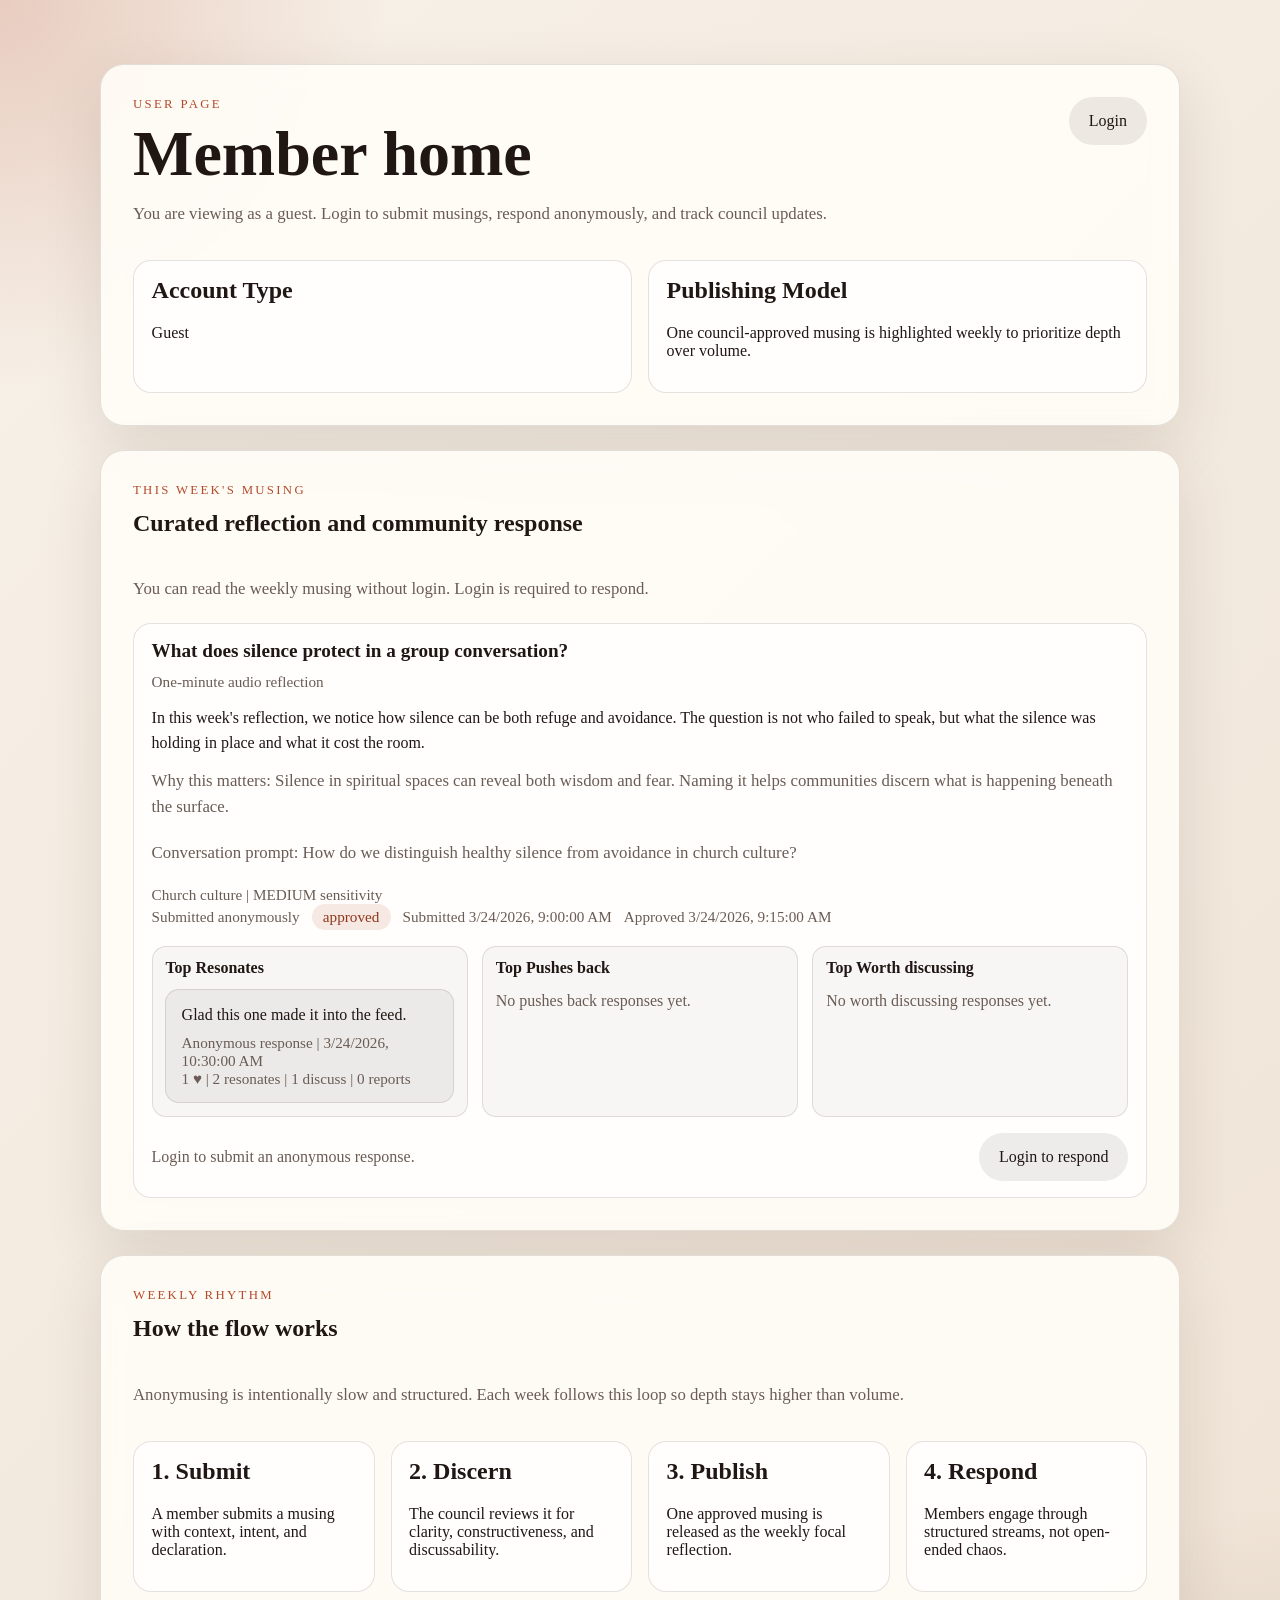
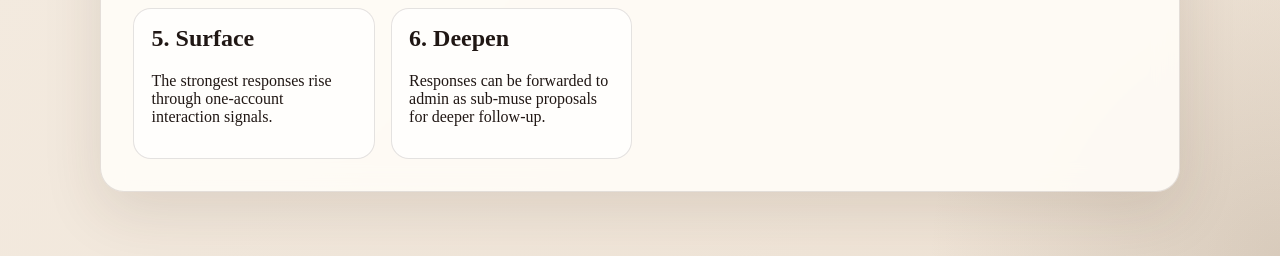
==== admin.html @ c0452453 "start 0.1 code" ====
<!DOCTYPE html>
<html lang="en">
<head>
  <meta charset="UTF-8">
  <meta name="viewport" content="width=device-width, initial-scale=1.0">
  <title>Admin Dashboard</title>
  <link rel="stylesheet" href="style.css">
</head>
<body data-page="admin">
  <main class="shell single">
    <section class="panel">
      <div class="page-header">
        <div>
          <p class="eyebrow">Admin Page</p>
          <h1>Dashboard control center</h1>
        </div>
        <button id="logout-button" class="secondary">Logout</button>
      </div>
      <p class="lead">Only admins can stay on this page. Regular users are redirected away.</p>
      <div class="card-grid">
        <article class="stat-card">
          <h2>Account Type</h2>
          <p id="account-role">Admin</p>
        </article>
        <article class="stat-card">
          <h2>Pending Musings</h2>
          <p id="pending-count">0 waiting for review</p>
        </article>
        <article class="stat-card">
          <h2>Sub-muse Requests</h2>
          <p id="submuse-count">0 awaiting review</p>
        </article>
        <article class="stat-card">
          <h2>Reported Responses</h2>
          <p id="flagged-count">0 reported responses</p>
        </article>
      </div>
    </section>

    <section class="panel">
      <div class="section-heading">
        <div>
          <p class="eyebrow">Discernment Queue</p>
          <h2>Review user-submitted musings</h2>
        </div>
      </div>
      <div id="admin-post-list" class="stack-list"></div>
      <p id="admin-empty-state" class="empty-state">No pending musings right now.</p>
    </section>

    <section class="panel">
      <div class="section-heading">
        <div>
          <p class="eyebrow">Sub-muse Queue</p>
          <h2>Responses forwarded for deeper musing</h2>
        </div>
      </div>
      <div id="submuse-request-list" class="stack-list"></div>
      <p id="submuse-empty-state" class="empty-state">No sub-muse requests waiting right now.</p>
    </section>

    <section class="panel">
      <div class="section-heading">
        <div>
          <p class="eyebrow">Response Moderation</p>
          <h2>Detailed community reports</h2>
        </div>
      </div>
      <div id="flagged-response-list" class="stack-list"></div>
      <p id="flagged-empty-state" class="empty-state">No reported responses at the moment.</p>
    </section>
  </main>

  <script src="app.js"></script>
</body>
</html>
---- style.css ----
:root {
  --bg: #f4efe8;
  --panel: rgba(255, 252, 247, 0.92);
  --text: #201714;
  --muted: #6a5c55;
  --accent: #b34a2b;
  --accent-dark: #8f381d;
  --line: rgba(32, 23, 20, 0.12);
  --shadow: 0 20px 60px rgba(65, 40, 26, 0.12);
}

* {
  box-sizing: border-box;
}

body {
  margin: 0;
  min-height: 100vh;
  font-family: Georgia, "Times New Roman", serif;
  color: var(--text);
  background:
    radial-gradient(circle at top left, rgba(179, 74, 43, 0.22), transparent 24rem),
    radial-gradient(circle at bottom right, rgba(112, 93, 72, 0.18), transparent 22rem),
    linear-gradient(135deg, #f7f1e9, #efe3d5);
}

.shell {
  width: min(1080px, calc(100% - 2rem));
  margin: 0 auto;
  padding: 4rem 0;
  display: grid;
  grid-template-columns: 1.15fr 0.85fr;
  gap: 1.5rem;
}

.shell.single {
  grid-template-columns: 1fr;
}

.span-two {
  grid-column: 1 / -1;
}

.panel {
  background: var(--panel);
  border: 1px solid var(--line);
  border-radius: 24px;
  box-shadow: var(--shadow);
  padding: 2rem;
  backdrop-filter: blur(12px);
}

.eyebrow {
  margin: 0 0 0.75rem;
  text-transform: uppercase;
  letter-spacing: 0.18em;
  font-size: 0.8rem;
  color: var(--accent);
}

h1,
h2,
p {
  margin-top: 0;
}

h1 {
  font-size: clamp(2rem, 5vw, 4rem);
  line-height: 0.95;
  margin-bottom: 1rem;
}

.lead {
  color: var(--muted);
  font-size: 1.05rem;
  line-height: 1.6;
}

.lead.compact {
  margin-bottom: 1.25rem;
}

.credentials,
.card-grid {
  display: grid;
  grid-template-columns: repeat(auto-fit, minmax(220px, 1fr));
  gap: 1rem;
  margin-top: 2rem;
}

.credentials article,
.stat-card {
  padding: 1rem 1.1rem;
  border-radius: 18px;
  background: rgba(255, 255, 255, 0.72);
  border: 1px solid var(--line);
}

.credentials.compact-grid {
  margin-top: 1rem;
}

.phase-list {
  display: grid;
  grid-template-columns: repeat(auto-fit, minmax(220px, 1fr));
  gap: 1rem;
}

.clean-list {
  margin: 0;
  padding-left: 1.2rem;
  color: var(--muted);
  display: grid;
  gap: 0.5rem;
}

.form {
  display: grid;
  gap: 1rem;
}

label {
  display: grid;
  gap: 0.45rem;
}

label span {
  font-size: 0.95rem;
  color: var(--muted);
}

.field-hint {
  margin: 0;
  font-size: 0.85rem;
  line-height: 1.4;
  color: var(--muted);
}

input,
select,
textarea {
  width: 100%;
  border: 1px solid var(--line);
  border-radius: 14px;
  padding: 0.95rem 1rem;
  font: inherit;
  background: rgba(255, 255, 255, 0.9);
}

textarea {
  resize: vertical;
  min-height: 8rem;
}

button {
  border: 0;
  border-radius: 999px;
  padding: 0.95rem 1.25rem;
  font: inherit;
  cursor: pointer;
  color: #fffaf4;
  background: var(--accent);
}

button:hover {
  background: var(--accent-dark);
}

button.secondary {
  color: var(--text);
  background: rgba(32, 23, 20, 0.08);
}

button:disabled {
  cursor: not-allowed;
  opacity: 0.55;
}

.button-link {
  display: inline-flex;
  align-items: center;
  justify-content: center;
  border-radius: 999px;
  padding: 0.95rem 1.25rem;
  font: inherit;
  text-decoration: none;
  color: #fffaf4;
  background: var(--accent);
}

.button-link:hover {
  background: var(--accent-dark);
}

.button-link.secondary {
  color: var(--text);
  background: rgba(32, 23, 20, 0.08);
}

.message {
  min-height: 1.5rem;
  color: var(--accent-dark);
}

.page-header {
  display: flex;
  justify-content: space-between;
  gap: 1rem;
  align-items: start;
}

.page-actions {
  display: flex;
  align-items: center;
  gap: 0.75rem;
}

.section-heading {
  display: flex;
  justify-content: space-between;
  align-items: end;
  gap: 1rem;
  margin-bottom: 1.25rem;
}

.stack-list {
  display: grid;
  gap: 1rem;
}

.feed-card {
  border: 1px solid var(--line);
  border-radius: 18px;
  padding: 1rem 1.1rem;
  background: rgba(255, 255, 255, 0.72);
}

.notification-card {
  position: relative;
  border: 1px solid rgba(179, 74, 43, 0.25);
  border-radius: 18px;
  padding: 1rem 3.5rem 1rem 1.1rem;
  background: rgba(179, 74, 43, 0.1);
}

.notification-close {
  position: absolute;
  top: 0.85rem;
  right: 0.85rem;
  width: 2rem;
  height: 2rem;
  padding: 0;
  border-radius: 999px;
}

.feed-card h3 {
  margin: 0 0 0.5rem;
  font-size: 1.2rem;
}

.feed-card p {
  margin-bottom: 0.75rem;
  line-height: 1.55;
}

.media-preview {
  margin: 0 0 0.9rem;
  padding: 0.7rem;
  border-radius: 14px;
  border: 1px solid var(--line);
  background: rgba(32, 23, 20, 0.03);
}

.media-upload-preview-block {
  display: grid;
}

.media-preview.upload-preview {
  margin: 0;
}

.media-preview.video,
.media-preview.image,
.media-preview.gif {
  padding: 0.7rem;
}

.media-preview video,
.media-preview img {
  display: block;
  width: 100%;
  max-height: 420px;
  border-radius: 10px;
  object-fit: contain;
}

.media-preview video {
  background: #000;
}

.media-preview img {
  background: rgba(255, 255, 255, 0.92);
}

.media-preview audio {
  width: 100%;
}

.media-preview.audio-only {
  padding: 0.85rem;
}

.media-caption {
  margin: 0.65rem 0 0;
  color: var(--muted);
  font-size: 0.86rem;
  overflow-wrap: anywhere;
}

.meta-row {
  display: flex;
  flex-wrap: wrap;
  gap: 0.75rem;
  align-items: center;
  color: var(--muted);
  font-size: 0.95rem;
}

.badge {
  display: inline-flex;
  align-items: center;
  border-radius: 999px;
  padding: 0.25rem 0.7rem;
  background: rgba(179, 74, 43, 0.12);
  color: var(--accent-dark);
}

.actions-row {
  display: flex;
  gap: 0.75rem;
  margin-top: 1rem;
  flex-wrap: wrap;
}

.compact-actions {
  margin-top: 0.65rem;
  gap: 0.5rem;
  align-items: center;
}

.compact-actions button {
  padding: 0.55rem 0.85rem;
  font-size: 0.92rem;
}

.action-menu {
  position: relative;
}

.menu-toggle {
  list-style: none;
  display: inline-flex;
  align-items: center;
  justify-content: center;
  width: 2rem;
  height: 2rem;
  padding: 0;
  border-radius: 999px;
  border: 1px solid var(--line);
  background: rgba(32, 23, 20, 0.08);
  color: var(--text);
  cursor: pointer;
  user-select: none;
}

.menu-toggle::-webkit-details-marker {
  display: none;
}

.action-menu[open] .menu-toggle {
  background: rgba(179, 74, 43, 0.18);
  color: var(--accent-dark);
}

.menu-panel {
  position: absolute;
  top: calc(100% + 0.35rem);
  right: 0;
  z-index: 5;
  min-width: 12rem;
  display: grid;
  gap: 0.35rem;
  padding: 0.45rem;
  border: 1px solid var(--line);
  border-radius: 12px;
  background: rgba(255, 255, 255, 0.98);
  box-shadow: 0 14px 28px rgba(32, 23, 20, 0.16);
}

.action-menu:not([open]) .menu-panel {
  display: none;
}

.menu-panel button {
  width: 100%;
  text-align: left;
}

.comment-list {
  display: grid;
  gap: 0.75rem;
  margin-top: 1rem;
}

.comment-item {
  padding: 0.85rem 0.95rem;
  border-radius: 14px;
  background: rgba(32, 23, 20, 0.05);
  border: 1px solid var(--line);
}

.comment-item p {
  margin: 0 0 0.4rem;
}

.report-form {
  margin-top: 0.75rem;
  padding: 0.75rem;
  border-radius: 12px;
  border: 1px solid var(--line);
  background: rgba(255, 255, 255, 0.82);
  display: grid;
  gap: 0.65rem;
}

.report-list {
  display: grid;
  gap: 0.65rem;
  margin: 0.75rem 0 0.25rem;
}

.report-item {
  border: 1px solid var(--line);
  border-radius: 12px;
  padding: 0.65rem 0.75rem;
  background: rgba(32, 23, 20, 0.03);
}

.report-item p {
  margin: 0;
}

.report-meta {
  margin-bottom: 0.5rem;
}

.response-stream-grid {
  margin-top: 1rem;
  display: grid;
  grid-template-columns: repeat(auto-fit, minmax(220px, 1fr));
  gap: 0.9rem;
}

.response-stream {
  padding: 0.8rem;
  border-radius: 14px;
  border: 1px solid var(--line);
  background: rgba(32, 23, 20, 0.03);
}

.response-stream h4 {
  margin: 0 0 0.7rem;
}

.sub-musing-section {
  margin-top: 1rem;
  padding: 1rem 1.1rem;
  border: 1px dashed rgba(32, 23, 20, 0.24);
  border-radius: 16px;
  background: rgba(32, 23, 20, 0.03);
}

.sub-musing-card {
  background: rgba(255, 255, 255, 0.85);
  border-style: dashed;
}

.comment-form {
  display: grid;
  gap: 0.75rem;
  margin-top: 1rem;
}

.response-form-actions {
  margin-top: 0.1rem;
}

.checkline {
  display: flex;
  gap: 0.75rem;
  align-items: flex-start;
}

.checkline input {
  width: auto;
  margin-top: 0.35rem;
}

.guest-login-prompt {
  margin-top: 1rem;
  display: flex;
  gap: 0.75rem;
  align-items: center;
  justify-content: space-between;
}

.guest-login-prompt .empty-state {
  margin: 0;
}

.empty-state {
  margin: 0;
  color: var(--muted);
}

.modal-overlay {
  position: fixed;
  inset: 0;
  z-index: 1000;
  display: none;
  place-items: center;
  padding: 1rem;
  background: rgba(32, 23, 20, 0.45);
  backdrop-filter: blur(4px);
}

.modal-overlay.is-open {
  display: grid;
}

.modal-panel {
  position: relative;
  width: min(480px, 100%);
  padding: 2rem;
  border-radius: 24px;
  border: 1px solid var(--line);
  background: var(--panel);
  box-shadow: var(--shadow);
}

.modal-close {
  position: absolute;
  top: 0.75rem;
  right: 0.75rem;
  z-index: 2;
  display: inline-flex;
  align-items: center;
  justify-content: center;
  width: 2rem;
  height: 2rem;
  padding: 0;
  border-radius: 999px;
}

body.modal-open {
  overflow: hidden;
}

code {
  font-family: "Courier New", monospace;
  font-size: 0.95em;
}

@media (max-width: 800px) {
  .shell {
    grid-template-columns: 1fr;
    padding: 1.25rem 0;
  }

  .span-two {
    grid-column: auto;
  }

  .panel {
    padding: 1.25rem;
  }

  .page-header {
    flex-direction: column;
  }

  .page-actions {
    width: 100%;
  }

  .page-actions > * {
    flex: 1;
  }

  .guest-login-prompt {
    flex-direction: column;
    align-items: stretch;
  }

  .modal-panel {
    padding: 1.25rem;
  }

  .media-preview video,
  .media-preview img {
    max-height: 300px;
  }
}
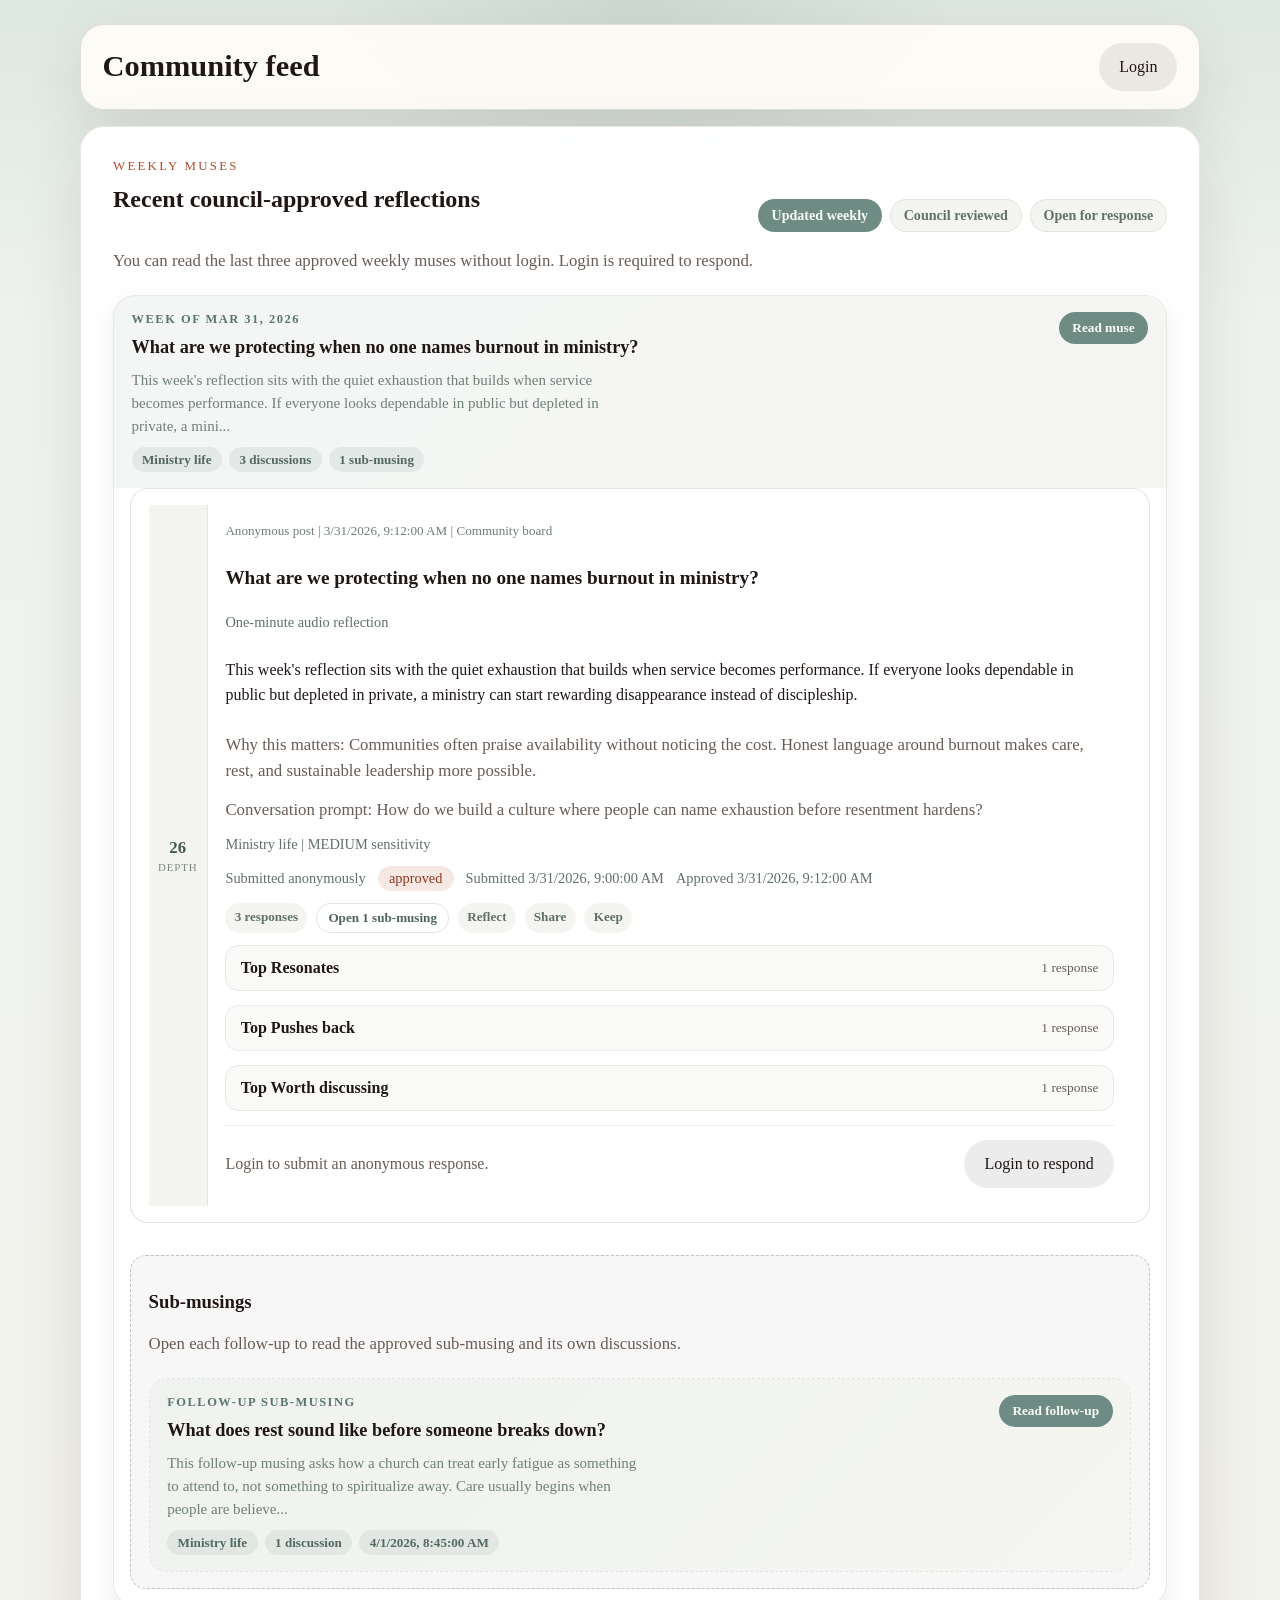
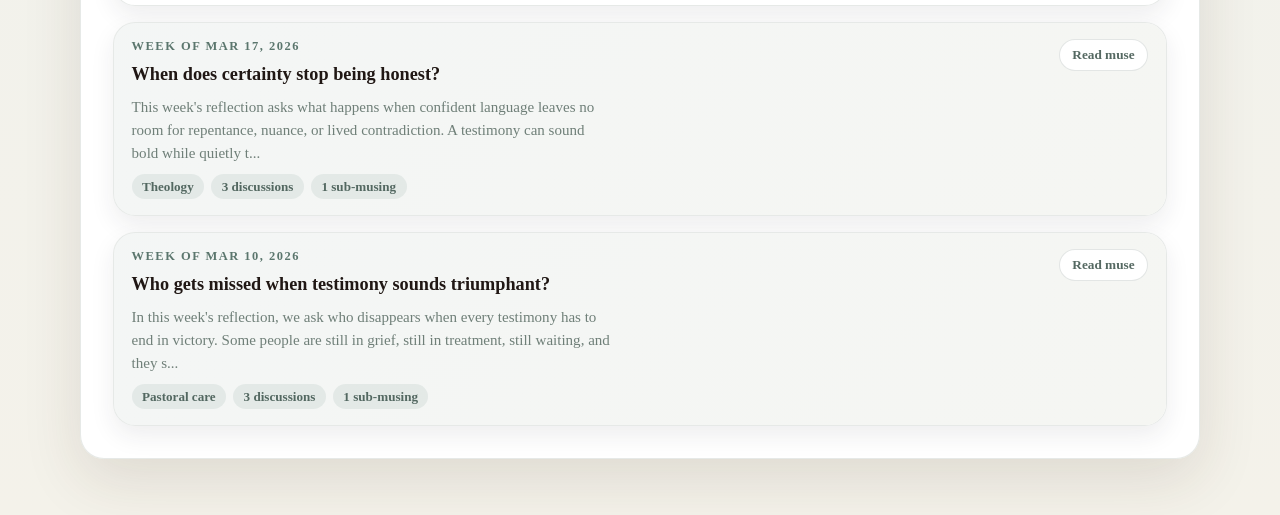
==== commit 4f33907c: "1.01" ====
--- a/admin.html
+++ b/admin.html
@@ -4,6 +4,14 @@
   <meta charset="UTF-8">
   <meta name="viewport" content="width=device-width, initial-scale=1.0">
   <title>Admin Dashboard</title>
+  <script>
+    try {
+      const savedTheme = localStorage.getItem("anonymuse.theme");
+      if (savedTheme) {
+        document.documentElement.dataset.theme = savedTheme;
+      }
+    } catch (error) {}
+  </script>
   <link rel="stylesheet" href="style.css">
 </head>
 <body data-page="admin">
--- a/style.css
+++ b/style.css
@@ -1,12 +1,290 @@
 :root {
+  --body-font: Georgia, "Times New Roman", serif;
+  --heading-font: Georgia, "Times New Roman", serif;
   --bg: #f4efe8;
   --panel: rgba(255, 252, 247, 0.92);
   --text: #201714;
   --muted: #6a5c55;
   --accent: #b34a2b;
   --accent-dark: #8f381d;
+  --accent-contrast: #fffaf4;
   --line: rgba(32, 23, 20, 0.12);
   --shadow: 0 20px 60px rgba(65, 40, 26, 0.12);
+  --page-bg:
+    radial-gradient(circle at top left, rgba(179, 74, 43, 0.22), transparent 24rem),
+    radial-gradient(circle at bottom right, rgba(112, 93, 72, 0.18), transparent 22rem),
+    linear-gradient(135deg, #f7f1e9, #efe3d5);
+  --user-page-bg:
+    radial-gradient(circle at top center, rgba(111, 140, 132, 0.16), transparent 20rem),
+    linear-gradient(180deg, #dee8e2, #eef2ef 20rem, #f4f2ea);
+  --hero-border: rgba(86, 108, 98, 0.2);
+  --hero-surface:
+    radial-gradient(circle at top right, rgba(173, 201, 191, 0.28), transparent 16rem),
+    linear-gradient(180deg, rgba(252, 252, 248, 0.98), rgba(246, 246, 240, 0.98));
+  --hero-banner-surface:
+    linear-gradient(135deg, #6f8c84, #89a89d 48%, #b8c6b8),
+    repeating-linear-gradient(
+      -45deg,
+      rgba(255, 255, 255, 0.2) 0 12px,
+      rgba(255, 255, 255, 0.06) 12px 24px
+    );
+  --hero-banner-border: rgba(32, 23, 20, 0.14);
+  --hero-avatar-bg: #ffffff;
+  --hero-avatar-color: #5f7d73;
+  --hero-avatar-ring: #eef3ef;
+  --hero-avatar-shadow: 0 10px 22px rgba(32, 23, 20, 0.14);
+  --hero-eyebrow: #5b766d;
+  --hero-tag-border: rgba(95, 125, 115, 0.22);
+  --hero-tag-bg: rgba(111, 140, 132, 0.08);
+  --hero-tag-text: #4d615b;
+  --hero-tag-strong: #324640;
+  --surface-soft: rgba(255, 255, 255, 0.72);
+  --surface-strong: rgba(255, 255, 255, 0.98);
+  --surface-muted: rgba(255, 255, 255, 0.92);
+  --surface-subtle: rgba(32, 23, 20, 0.03);
+  --surface-secondary: rgba(32, 23, 20, 0.05);
+  --secondary-control: rgba(32, 23, 20, 0.08);
+  --input-bg: rgba(255, 255, 255, 0.9);
+  --floating-nav-bg: rgba(255, 252, 247, 0.94);
+  --floating-nav-border: rgba(32, 23, 20, 0.18);
+  --floating-nav-shadow: 0 14px 30px rgba(32, 23, 20, 0.18);
+  --task-link-bg: rgba(32, 23, 20, 0.05);
+  --reddit-home-bg: rgba(255, 255, 255, 0.98);
+  --feed-card-bg: rgba(255, 255, 255, 0.98);
+  --feed-card-border: rgba(101, 118, 109, 0.16);
+  --feed-card-shadow: 0 10px 24px rgba(33, 41, 52, 0.08);
+  --nested-card-bg: rgba(250, 251, 248, 0.98);
+  --muse-summary-bg: linear-gradient(135deg, rgba(111, 140, 132, 0.08), rgba(244, 245, 241, 0.9));
+  --muse-chip-bg: rgba(111, 140, 132, 0.12);
+  --muse-chip-text: #536861;
+  --muse-toggle-bg: #ffffff;
+  --muse-toggle-border: rgba(101, 118, 109, 0.18);
+  --muse-toggle-text: #556962;
+  --muse-toggle-active-bg: #6f8c84;
+  --muse-toggle-active-text: #f8fbf8;
+  --filter-pill-bg: #f4f5f1;
+  --filter-pill-text: #61716a;
+  --filter-pill-active-bg: #6f8c84;
+  --filter-pill-active-text: #f8fbf8;
+  --feed-vote-bg: #f4f5f1;
+  --feed-vote-border: rgba(101, 118, 109, 0.12);
+  --feed-score-text: #475851;
+  --feed-score-muted: #7a877f;
+  --listing-meta-text: #6f7f78;
+  --feed-meta-text: #60706a;
+  --listing-chip-bg: #f4f5f1;
+  --listing-chip-text: #60706a;
+  --submusing-button-bg: #ffffff;
+  --submusing-button-border: rgba(101, 118, 109, 0.18);
+  --submusing-button-text: #4f645d;
+  --submusing-button-hover-bg: #6f8c84;
+  --submusing-button-hover-text: #f8fbf8;
+  --response-stream-bg: #fafbf8;
+  --comment-bg: rgba(255, 255, 255, 0.96);
+  --section-divider: rgba(101, 118, 109, 0.12);
+  --badge-bg: rgba(179, 74, 43, 0.12);
+  --badge-text: #8f381d;
+  --menu-toggle-bg: rgba(32, 23, 20, 0.08);
+  --menu-toggle-active-bg: rgba(179, 74, 43, 0.18);
+  --menu-panel-bg: rgba(255, 255, 255, 0.98);
+  --menu-panel-shadow: 0 14px 28px rgba(32, 23, 20, 0.16);
+  --notice-border: rgba(179, 74, 43, 0.25);
+  --notice-bg: rgba(179, 74, 43, 0.1);
+  --stream-summary-open-bg: rgba(255, 255, 255, 0.56);
+  --sub-section-border: rgba(32, 23, 20, 0.24);
+  --modal-overlay-bg: rgba(32, 23, 20, 0.45);
+}
+
+html[data-theme="tideline"] {
+  --body-font: "Trebuchet MS", Verdana, sans-serif;
+  --heading-font: "Palatino Linotype", "Book Antiqua", Palatino, serif;
+  --bg: #e9f2f1;
+  --panel: rgba(246, 251, 252, 0.92);
+  --text: #123039;
+  --muted: #48616a;
+  --accent: #1c7a78;
+  --accent-dark: #145c66;
+  --accent-contrast: #f7fffe;
+  --line: rgba(18, 48, 57, 0.12);
+  --shadow: 0 20px 60px rgba(22, 70, 79, 0.14);
+  --page-bg:
+    radial-gradient(circle at top left, rgba(28, 122, 120, 0.18), transparent 22rem),
+    radial-gradient(circle at bottom right, rgba(76, 118, 142, 0.18), transparent 24rem),
+    linear-gradient(135deg, #ecf6f6, #dfeeee);
+  --user-page-bg:
+    radial-gradient(circle at top center, rgba(39, 116, 121, 0.18), transparent 22rem),
+    linear-gradient(180deg, #d4eaec, #e6f3f2 20rem, #f1f7f3);
+  --hero-border: rgba(28, 122, 120, 0.2);
+  --hero-surface:
+    radial-gradient(circle at top right, rgba(148, 214, 205, 0.28), transparent 16rem),
+    linear-gradient(180deg, rgba(248, 252, 250, 0.98), rgba(238, 247, 245, 0.98));
+  --hero-banner-surface:
+    linear-gradient(135deg, #1c7a78, #57a5a0 48%, #a8d9cf),
+    repeating-linear-gradient(
+      -45deg,
+      rgba(255, 255, 255, 0.18) 0 12px,
+      rgba(255, 255, 255, 0.05) 12px 24px
+    );
+  --hero-avatar-color: #1d6b6e;
+  --hero-avatar-ring: #e3f4f1;
+  --hero-avatar-shadow: 0 10px 22px rgba(18, 48, 57, 0.12);
+  --hero-eyebrow: #376d73;
+  --hero-tag-border: rgba(28, 122, 120, 0.22);
+  --hero-tag-bg: rgba(28, 122, 120, 0.08);
+  --hero-tag-text: #2d5f63;
+  --hero-tag-strong: #12484a;
+  --surface-soft: rgba(255, 255, 255, 0.74);
+  --surface-strong: rgba(255, 255, 255, 0.98);
+  --surface-muted: rgba(252, 255, 255, 0.92);
+  --surface-subtle: rgba(28, 122, 120, 0.05);
+  --surface-secondary: rgba(28, 122, 120, 0.08);
+  --secondary-control: rgba(28, 122, 120, 0.1);
+  --input-bg: rgba(255, 255, 255, 0.94);
+  --floating-nav-bg: rgba(241, 250, 249, 0.94);
+  --floating-nav-border: rgba(18, 48, 57, 0.16);
+  --floating-nav-shadow: 0 14px 30px rgba(18, 48, 57, 0.16);
+  --task-link-bg: rgba(28, 122, 120, 0.08);
+  --reddit-home-bg: rgba(252, 255, 255, 0.98);
+  --feed-card-bg: rgba(255, 255, 255, 0.98);
+  --feed-card-border: rgba(28, 122, 120, 0.16);
+  --feed-card-shadow: 0 10px 24px rgba(28, 80, 84, 0.12);
+  --nested-card-bg: rgba(245, 252, 251, 0.98);
+  --muse-summary-bg: linear-gradient(135deg, rgba(28, 122, 120, 0.08), rgba(236, 248, 246, 0.92));
+  --muse-chip-bg: rgba(28, 122, 120, 0.14);
+  --muse-chip-text: #315f60;
+  --muse-toggle-bg: #f9fffe;
+  --muse-toggle-border: rgba(28, 122, 120, 0.18);
+  --muse-toggle-text: #1d6669;
+  --muse-toggle-active-bg: #1c7a78;
+  --muse-toggle-active-text: #f7fffe;
+  --filter-pill-bg: #edf7f6;
+  --filter-pill-text: #36666a;
+  --filter-pill-active-bg: #1c7a78;
+  --filter-pill-active-text: #f7fffe;
+  --feed-vote-bg: #eef8f7;
+  --feed-vote-border: rgba(28, 122, 120, 0.12);
+  --feed-score-text: #1b5a61;
+  --feed-score-muted: #61858b;
+  --listing-meta-text: #4d7075;
+  --feed-meta-text: #40656d;
+  --listing-chip-bg: #edf7f6;
+  --listing-chip-text: #37666a;
+  --submusing-button-bg: #f9fffe;
+  --submusing-button-border: rgba(28, 122, 120, 0.18);
+  --submusing-button-text: #1a6667;
+  --submusing-button-hover-bg: #1c7a78;
+  --submusing-button-hover-text: #f7fffe;
+  --response-stream-bg: #f7fcfb;
+  --comment-bg: rgba(255, 255, 255, 0.98);
+  --section-divider: rgba(28, 122, 120, 0.12);
+  --badge-bg: rgba(28, 122, 120, 0.14);
+  --badge-text: #145c66;
+  --menu-toggle-bg: rgba(28, 122, 120, 0.08);
+  --menu-toggle-active-bg: rgba(28, 122, 120, 0.16);
+  --menu-panel-bg: rgba(250, 255, 255, 0.98);
+  --menu-panel-shadow: 0 14px 28px rgba(18, 48, 57, 0.18);
+  --notice-border: rgba(28, 122, 120, 0.22);
+  --notice-bg: rgba(28, 122, 120, 0.11);
+  --stream-summary-open-bg: rgba(255, 255, 255, 0.62);
+  --sub-section-border: rgba(28, 122, 120, 0.24);
+  --modal-overlay-bg: rgba(9, 30, 36, 0.45);
+}
+
+html[data-theme="nocturne"] {
+  --body-font: "Trebuchet MS", Verdana, sans-serif;
+  --heading-font: Georgia, "Times New Roman", serif;
+  --bg: #101826;
+  --panel: rgba(20, 27, 40, 0.88);
+  --text: #ecf2ff;
+  --muted: #aeb8cb;
+  --accent: #ffbf66;
+  --accent-dark: #e29c3b;
+  --accent-contrast: #1b2232;
+  --line: rgba(236, 242, 255, 0.12);
+  --shadow: 0 24px 70px rgba(3, 7, 15, 0.45);
+  --page-bg:
+    radial-gradient(circle at top left, rgba(255, 191, 102, 0.18), transparent 22rem),
+    radial-gradient(circle at bottom right, rgba(79, 120, 255, 0.16), transparent 24rem),
+    linear-gradient(135deg, #101826, #162033 55%, #0c1320);
+  --user-page-bg:
+    radial-gradient(circle at top center, rgba(255, 191, 102, 0.12), transparent 18rem),
+    linear-gradient(180deg, #1a2538, #121a2c 20rem, #0c1320);
+  --hero-border: rgba(255, 191, 102, 0.18);
+  --hero-surface:
+    radial-gradient(circle at top right, rgba(255, 191, 102, 0.18), transparent 16rem),
+    linear-gradient(180deg, rgba(24, 34, 52, 0.98), rgba(16, 24, 38, 0.98));
+  --hero-banner-surface:
+    linear-gradient(135deg, #24344d, #36517b 48%, #6988b3),
+    repeating-linear-gradient(
+      -45deg,
+      rgba(255, 255, 255, 0.12) 0 12px,
+      rgba(255, 255, 255, 0.03) 12px 24px
+    );
+  --hero-banner-border: rgba(236, 242, 255, 0.12);
+  --hero-avatar-bg: #162132;
+  --hero-avatar-color: #ffcf8b;
+  --hero-avatar-ring: #223149;
+  --hero-avatar-shadow: 0 10px 22px rgba(0, 0, 0, 0.28);
+  --hero-eyebrow: #ffcf8b;
+  --hero-tag-border: rgba(255, 191, 102, 0.18);
+  --hero-tag-bg: rgba(255, 191, 102, 0.1);
+  --hero-tag-text: #ffe4bd;
+  --hero-tag-strong: #fff2dd;
+  --surface-soft: rgba(255, 255, 255, 0.06);
+  --surface-strong: rgba(21, 30, 46, 0.98);
+  --surface-muted: rgba(27, 38, 58, 0.92);
+  --surface-subtle: rgba(255, 255, 255, 0.04);
+  --surface-secondary: rgba(255, 255, 255, 0.06);
+  --secondary-control: rgba(255, 255, 255, 0.08);
+  --input-bg: rgba(13, 19, 30, 0.72);
+  --floating-nav-bg: rgba(12, 19, 32, 0.94);
+  --floating-nav-border: rgba(255, 191, 102, 0.18);
+  --floating-nav-shadow: 0 14px 30px rgba(2, 6, 14, 0.5);
+  --task-link-bg: rgba(255, 255, 255, 0.06);
+  --reddit-home-bg: rgba(16, 24, 38, 0.98);
+  --feed-card-bg: rgba(16, 24, 38, 0.98);
+  --feed-card-border: rgba(255, 255, 255, 0.08);
+  --feed-card-shadow: 0 12px 28px rgba(0, 0, 0, 0.32);
+  --nested-card-bg: rgba(17, 25, 38, 0.98);
+  --muse-summary-bg: linear-gradient(135deg, rgba(255, 191, 102, 0.1), rgba(35, 49, 74, 0.92));
+  --muse-chip-bg: rgba(255, 191, 102, 0.12);
+  --muse-chip-text: #ffd79e;
+  --muse-toggle-bg: #142032;
+  --muse-toggle-border: rgba(255, 255, 255, 0.12);
+  --muse-toggle-text: #d9e5ff;
+  --muse-toggle-active-bg: #ffbf66;
+  --muse-toggle-active-text: #1b2232;
+  --filter-pill-bg: rgba(255, 255, 255, 0.06);
+  --filter-pill-text: #c9d5ea;
+  --filter-pill-active-bg: #ffbf66;
+  --filter-pill-active-text: #1b2232;
+  --feed-vote-bg: rgba(255, 255, 255, 0.04);
+  --feed-vote-border: rgba(255, 255, 255, 0.08);
+  --feed-score-text: #ffd79e;
+  --feed-score-muted: #9fb0ce;
+  --listing-meta-text: #aeb8cb;
+  --feed-meta-text: #c3d0e6;
+  --listing-chip-bg: rgba(255, 255, 255, 0.06);
+  --listing-chip-text: #d3def1;
+  --submusing-button-bg: #142032;
+  --submusing-button-border: rgba(255, 191, 102, 0.25);
+  --submusing-button-text: #ffd79e;
+  --submusing-button-hover-bg: #ffbf66;
+  --submusing-button-hover-text: #1b2232;
+  --response-stream-bg: rgba(255, 255, 255, 0.04);
+  --comment-bg: rgba(255, 255, 255, 0.06);
+  --section-divider: rgba(255, 255, 255, 0.08);
+  --badge-bg: rgba(255, 191, 102, 0.14);
+  --badge-text: #ffcf8b;
+  --menu-toggle-bg: rgba(255, 255, 255, 0.08);
+  --menu-toggle-active-bg: rgba(255, 191, 102, 0.16);
+  --menu-panel-bg: rgba(12, 19, 32, 0.98);
+  --menu-panel-shadow: 0 16px 32px rgba(0, 0, 0, 0.45);
+  --notice-border: rgba(255, 191, 102, 0.22);
+  --notice-bg: rgba(255, 191, 102, 0.1);
+  --stream-summary-open-bg: rgba(255, 255, 255, 0.05);
+  --sub-section-border: rgba(255, 191, 102, 0.22);
+  --modal-overlay-bg: rgba(2, 6, 14, 0.65);
 }
 
 * {
@@ -16,12 +294,27 @@
 body {
   margin: 0;
   min-height: 100vh;
-  font-family: Georgia, "Times New Roman", serif;
+  font-family: var(--body-font);
   color: var(--text);
-  background:
-    radial-gradient(circle at top left, rgba(179, 74, 43, 0.22), transparent 24rem),
-    radial-gradient(circle at bottom right, rgba(112, 93, 72, 0.18), transparent 22rem),
-    linear-gradient(135deg, #f7f1e9, #efe3d5);
+  background: var(--page-bg);
+}
+
+body[data-page="user"],
+body[data-page="user-settings"],
+body[data-page="user-suggestion"] {
+  background: var(--user-page-bg);
+}
+
+body.has-bottom-taskbar {
+  padding-bottom: 5.4rem;
+}
+
+h1,
+h2,
+h3,
+.muse-summary-title,
+.response-stream-title {
+  font-family: var(--heading-font);
 }
 
 .shell {
@@ -50,6 +343,426 @@
   backdrop-filter: blur(12px);
 }
 
+.hero {
+  padding: 0;
+  overflow: hidden;
+  border-color: var(--hero-border);
+  background: var(--hero-surface);
+}
+
+.hero-banner {
+  height: 84px;
+  background: var(--hero-banner-surface);
+  border-bottom: 1px solid var(--hero-banner-border);
+}
+
+.hero-sub-meta {
+  display: grid;
+  grid-template-columns: auto 1fr;
+  gap: 1rem;
+  align-items: start;
+  padding: 1.3rem 1.5rem 0;
+}
+
+.hero-copy {
+  width: 100%;
+}
+
+.hero-avatar {
+  width: 3.3rem;
+  height: 3.3rem;
+  border-radius: 999px;
+  display: inline-flex;
+  align-items: center;
+  justify-content: center;
+  background: var(--hero-avatar-bg);
+  color: var(--hero-avatar-color);
+  font-weight: 700;
+  border: 4px solid var(--hero-avatar-ring);
+  box-shadow: var(--hero-avatar-shadow);
+}
+
+.hero .hero-eyebrow {
+  margin-bottom: 0.35rem;
+  color: var(--hero-eyebrow);
+}
+
+.hero h1 {
+  margin-bottom: 0.75rem;
+  font-size: clamp(1.9rem, 3.6vw, 3.2rem);
+  line-height: 1.04;
+}
+
+.hero .lead {
+  max-width: 64ch;
+  margin-bottom: 0;
+}
+
+.hero-tags {
+  display: flex;
+  flex-wrap: wrap;
+  gap: 0.55rem;
+  padding: 1rem 1.5rem 1.35rem;
+}
+
+.hero-tag {
+  border: 1px solid var(--hero-tag-border);
+  border-radius: 999px;
+  padding: 0.32rem 0.75rem;
+  background: var(--hero-tag-bg);
+  color: var(--hero-tag-text);
+  font-size: 0.85rem;
+  font-weight: 600;
+}
+
+.homepage-hero {
+  border-color: var(--hero-tag-border);
+}
+
+.homepage-hero .hero-sub-meta {
+  padding: 1.3rem 1.5rem 1.5rem;
+}
+
+.homepage-header {
+  margin-bottom: 0.9rem;
+}
+
+.homepage-hero .hero-tags {
+  padding: 0;
+}
+
+.homepage-hero .hero-tag strong {
+  color: var(--hero-tag-strong);
+}
+
+.reddit-card {
+  margin: 0 1.5rem 1.5rem;
+  border: 1px solid var(--line);
+  border-radius: 16px;
+  background: var(--surface-muted);
+  display: grid;
+  grid-template-columns: auto 1fr;
+  overflow: hidden;
+}
+
+.reddit-vote {
+  display: grid;
+  align-content: start;
+  justify-items: center;
+  gap: 0.3rem;
+  min-width: 3.4rem;
+  padding: 0.85rem 0.4rem;
+  background: var(--surface-secondary);
+  color: var(--accent-dark);
+  font-size: 0.95rem;
+}
+
+.reddit-vote strong {
+  color: var(--accent);
+  font-size: 1rem;
+}
+
+.reddit-post {
+  padding: 0.95rem 1rem 1.05rem;
+}
+
+.reddit-meta {
+  margin: 0 0 0.45rem;
+  color: var(--muted);
+  font-size: 0.84rem;
+}
+
+.reddit-post h2 {
+  margin: 0 0 0.55rem;
+  font-size: 1.28rem;
+  line-height: 1.2;
+}
+
+.reddit-post p {
+  margin-bottom: 0.7rem;
+  color: var(--muted);
+  line-height: 1.5;
+}
+
+.reddit-actions {
+  display: flex;
+  flex-wrap: wrap;
+  gap: 0.65rem;
+  font-size: 0.82rem;
+  font-weight: 700;
+  color: var(--muted);
+}
+
+.reddit-actions span {
+  padding: 0.3rem 0.45rem;
+  border-radius: 8px;
+  background: var(--surface-secondary);
+}
+
+body[data-page="user"] .shell.single {
+  width: min(1120px, calc(100% - 1rem));
+  padding: 1.5rem 0 3.5rem;
+  gap: 1rem;
+}
+
+.reddit-home-feed {
+  border-color: var(--feed-card-border);
+  background: var(--reddit-home-bg);
+}
+
+.muse-thread-card {
+  border: 1px solid var(--feed-card-border);
+  border-radius: 22px;
+  background: var(--feed-card-bg);
+  box-shadow: var(--feed-card-shadow);
+  overflow: hidden;
+}
+
+.muse-thread-card.is-nested {
+  border-style: dashed;
+  border-radius: 18px;
+  background: var(--nested-card-bg);
+  box-shadow: none;
+}
+
+.muse-thread-summary {
+  list-style: none;
+  display: flex;
+  justify-content: space-between;
+  align-items: flex-start;
+  gap: 1rem;
+  padding: 1rem 1.1rem;
+  cursor: pointer;
+  background: var(--muse-summary-bg);
+}
+
+.muse-thread-summary::-webkit-details-marker {
+  display: none;
+}
+
+.muse-summary-copy {
+  display: grid;
+  gap: 0.55rem;
+}
+
+.muse-summary-eyebrow {
+  margin: 0;
+  font-size: 0.78rem;
+  font-weight: 700;
+  letter-spacing: 0.12em;
+  text-transform: uppercase;
+  color: var(--hero-eyebrow);
+}
+
+.muse-summary-title {
+  font-size: 1.14rem;
+  line-height: 1.3;
+}
+
+.muse-summary-excerpt {
+  margin: 0;
+  max-width: 64ch;
+  color: var(--listing-meta-text);
+  font-size: 0.94rem;
+  line-height: 1.55;
+}
+
+.muse-summary-meta {
+  display: flex;
+  flex-wrap: wrap;
+  gap: 0.45rem;
+}
+
+.muse-summary-chip {
+  display: inline-flex;
+  align-items: center;
+  border-radius: 999px;
+  padding: 0.28rem 0.65rem;
+  background: var(--muse-chip-bg);
+  color: var(--muse-chip-text);
+  font-size: 0.82rem;
+  font-weight: 700;
+}
+
+.muse-summary-toggle {
+  flex-shrink: 0;
+  display: inline-flex;
+  align-items: center;
+  justify-content: center;
+  padding: 0.42rem 0.8rem;
+  border-radius: 999px;
+  border: 1px solid var(--muse-toggle-border);
+  background: var(--muse-toggle-bg);
+  color: var(--muse-toggle-text);
+  font-size: 0.83rem;
+  font-weight: 700;
+}
+
+.muse-thread-card[open] .muse-summary-toggle {
+  background: var(--muse-toggle-active-bg);
+  border-color: transparent;
+  color: var(--muse-toggle-active-text);
+}
+
+.muse-thread-body {
+  display: grid;
+  gap: 1rem;
+  padding: 0 1rem 1rem;
+}
+
+.muse-thread-body > .reddit-feed-card {
+  box-shadow: none;
+}
+
+.nested-muse-list {
+  margin-top: 0.6rem;
+}
+
+.reddit-feed-toolbar {
+  display: flex;
+  justify-content: space-between;
+  align-items: end;
+  gap: 1rem;
+  margin-bottom: 1rem;
+}
+
+.reddit-filter-row {
+  display: flex;
+  flex-wrap: wrap;
+  gap: 0.5rem;
+}
+
+.filter-pill {
+  display: inline-flex;
+  align-items: center;
+  justify-content: center;
+  padding: 0.45rem 0.8rem;
+  border-radius: 999px;
+  border: 1px solid var(--feed-vote-border);
+  background: var(--filter-pill-bg);
+  color: var(--filter-pill-text);
+  font-size: 0.88rem;
+  font-weight: 700;
+}
+
+.filter-pill.is-active {
+  border-color: transparent;
+  background: var(--filter-pill-active-bg);
+  color: var(--filter-pill-active-text);
+}
+
+.reddit-feed-card {
+  display: grid;
+  grid-template-columns: auto 1fr;
+  padding: 0;
+  overflow: hidden;
+  border-radius: 18px;
+  border-color: var(--feed-card-border);
+  background: var(--feed-card-bg);
+  box-shadow: var(--feed-card-shadow);
+}
+
+.reddit-feed-vote {
+  min-width: 3.7rem;
+  display: grid;
+  align-content: center;
+  justify-items: center;
+  gap: 0.2rem;
+  padding: 0.95rem 0.55rem;
+  background: var(--feed-vote-bg);
+  border-right: 1px solid var(--feed-vote-border);
+}
+
+.reddit-feed-score {
+  font-size: 1.05rem;
+  color: var(--feed-score-text);
+}
+
+.reddit-feed-score-label {
+  font-size: 0.68rem;
+  letter-spacing: 0.08em;
+  text-transform: uppercase;
+  color: var(--feed-score-muted);
+}
+
+.reddit-feed-body {
+  display: grid;
+  gap: 0.8rem;
+  padding: 1rem 1.1rem 1.1rem;
+}
+
+.reddit-listing-meta {
+  margin: 0;
+  color: var(--listing-meta-text);
+  font-size: 0.82rem;
+}
+
+.reddit-feed-card h3 {
+  margin: 0;
+  font-size: 1.38rem;
+  line-height: 1.22;
+}
+
+.reddit-feed-card .meta-row {
+  color: var(--feed-meta-text);
+  font-size: 0.9rem;
+}
+
+.reddit-feed-card .lead.compact {
+  margin-bottom: 0;
+}
+
+.reddit-listing-actions {
+  display: flex;
+  flex-wrap: wrap;
+  gap: 0.55rem;
+}
+
+.reddit-listing-actions span {
+  padding: 0.35rem 0.58rem;
+  border-radius: 999px;
+  background: var(--listing-chip-bg);
+  color: var(--listing-chip-text);
+  font-size: 0.82rem;
+  font-weight: 700;
+}
+
+.reddit-listing-actions .sub-musing-link-button {
+  padding: 0.35rem 0.7rem;
+  border-radius: 999px;
+  border: 1px solid var(--submusing-button-border);
+  background: var(--submusing-button-bg);
+  color: var(--submusing-button-text);
+  font-size: 0.82rem;
+  font-weight: 700;
+}
+
+.reddit-listing-actions .sub-musing-link-button:hover {
+  background: var(--submusing-button-hover-bg);
+  border-color: transparent;
+  color: var(--submusing-button-hover-text);
+}
+
+.reddit-feed-card .response-stream-grid {
+  margin-top: 0;
+}
+
+.reddit-feed-card .response-stream {
+  background: var(--response-stream-bg);
+  border-color: var(--section-divider);
+}
+
+.reddit-feed-card .comment-item {
+  background: var(--comment-bg);
+}
+
+.reddit-feed-card .comment-form,
+.reddit-feed-card .guest-login-prompt {
+  margin-top: 0.1rem;
+  padding-top: 0.85rem;
+  border-top: 1px solid var(--section-divider);
+}
+
 .eyebrow {
   margin: 0 0 0.75rem;
   text-transform: uppercase;
@@ -92,7 +805,7 @@
 .stat-card {
   padding: 1rem 1.1rem;
   border-radius: 18px;
-  background: rgba(255, 255, 255, 0.72);
+  background: var(--surface-soft);
   border: 1px solid var(--line);
 }
 
@@ -144,12 +857,115 @@
   border-radius: 14px;
   padding: 0.95rem 1rem;
   font: inherit;
-  background: rgba(255, 255, 255, 0.9);
+  color: var(--text);
+  background: var(--input-bg);
 }
 
 textarea {
   resize: vertical;
   min-height: 8rem;
+}
+
+.theme-choice-grid {
+  display: grid;
+  grid-template-columns: repeat(auto-fit, minmax(220px, 1fr));
+  gap: 1rem;
+}
+
+.theme-choice {
+  display: block;
+  cursor: pointer;
+}
+
+.theme-choice input {
+  position: absolute;
+  opacity: 0;
+  pointer-events: none;
+}
+
+.theme-choice-card {
+  display: grid;
+  gap: 0.8rem;
+  min-height: 100%;
+  padding: 1rem 1.05rem;
+  border-radius: 18px;
+  border: 1px solid var(--line);
+  background: var(--surface-soft);
+  transition: transform 160ms ease, border-color 160ms ease, box-shadow 160ms ease;
+}
+
+.theme-choice:hover .theme-choice-card {
+  transform: translateY(-2px);
+  box-shadow: var(--feed-card-shadow);
+}
+
+.theme-choice input:checked + .theme-choice-card {
+  border-color: var(--accent);
+  box-shadow: 0 0 0 2px var(--accent), var(--feed-card-shadow);
+}
+
+.theme-choice-header {
+  display: flex;
+  justify-content: space-between;
+  gap: 0.75rem;
+  align-items: start;
+}
+
+.theme-choice-note {
+  color: var(--muted);
+  font-size: 0.84rem;
+}
+
+.theme-choice-copy {
+  color: var(--muted);
+  line-height: 1.5;
+}
+
+.theme-swatch-row {
+  display: flex;
+  gap: 0.45rem;
+}
+
+.theme-swatch {
+  flex: 1;
+  height: 0.8rem;
+  border-radius: 999px;
+}
+
+.swatch-hearth-1 {
+  background: #b34a2b;
+}
+
+.swatch-hearth-2 {
+  background: #6f8c84;
+}
+
+.swatch-hearth-3 {
+  background: #efe3d5;
+}
+
+.swatch-tideline-1 {
+  background: #1c7a78;
+}
+
+.swatch-tideline-2 {
+  background: #6cb7b0;
+}
+
+.swatch-tideline-3 {
+  background: #dfeeee;
+}
+
+.swatch-nocturne-1 {
+  background: #ffbf66;
+}
+
+.swatch-nocturne-2 {
+  background: #36517b;
+}
+
+.swatch-nocturne-3 {
+  background: #0f1625;
 }
 
 button {
@@ -158,7 +974,7 @@
   padding: 0.95rem 1.25rem;
   font: inherit;
   cursor: pointer;
-  color: #fffaf4;
+  color: var(--accent-contrast);
   background: var(--accent);
 }
 
@@ -168,7 +984,7 @@
 
 button.secondary {
   color: var(--text);
-  background: rgba(32, 23, 20, 0.08);
+  background: var(--secondary-control);
 }
 
 button:disabled {
@@ -184,7 +1000,7 @@
   padding: 0.95rem 1.25rem;
   font: inherit;
   text-decoration: none;
-  color: #fffaf4;
+  color: var(--accent-contrast);
   background: var(--accent);
 }
 
@@ -194,7 +1010,47 @@
 
 .button-link.secondary {
   color: var(--text);
-  background: rgba(32, 23, 20, 0.08);
+  background: var(--secondary-control);
+}
+
+.bottom-taskbar {
+  position: fixed;
+  left: 50%;
+  bottom: 0.85rem;
+  transform: translateX(-50%);
+  z-index: 920;
+  width: min(760px, calc(100% - 1rem));
+  display: grid;
+  grid-template-columns: repeat(3, minmax(0, 1fr));
+  gap: 0.45rem;
+  padding: 0.45rem;
+  border-radius: 999px;
+  border: 1px solid var(--floating-nav-border);
+  background: var(--floating-nav-bg);
+  box-shadow: var(--floating-nav-shadow);
+  backdrop-filter: blur(10px);
+}
+
+.bottom-taskbar[hidden] {
+  display: none !important;
+}
+
+.task-link {
+  text-align: center;
+  text-decoration: none;
+  color: var(--text);
+  border-radius: 999px;
+  border: 1px solid transparent;
+  padding: 0.55rem 0.65rem;
+  font-weight: 700;
+  background: var(--task-link-bg);
+}
+
+.task-link.is-current,
+.task-link[aria-current="page"] {
+  color: var(--accent-contrast);
+  background: var(--accent);
+  border-color: transparent;
 }
 
 .message {
@@ -213,6 +1069,20 @@
   display: flex;
   align-items: center;
   gap: 0.75rem;
+}
+
+.compact-user-header {
+  padding: 1.1rem 1.35rem;
+}
+
+.compact-page-header {
+  align-items: center;
+}
+
+.compact-page-header h1 {
+  margin: 0;
+  font-size: clamp(1.4rem, 2.4vw, 1.9rem);
+  line-height: 1.1;
 }
 
 .section-heading {
@@ -232,15 +1102,15 @@
   border: 1px solid var(--line);
   border-radius: 18px;
   padding: 1rem 1.1rem;
-  background: rgba(255, 255, 255, 0.72);
+  background: var(--surface-soft);
 }
 
 .notification-card {
   position: relative;
-  border: 1px solid rgba(179, 74, 43, 0.25);
+  border: 1px solid var(--notice-border);
   border-radius: 18px;
   padding: 1rem 3.5rem 1rem 1.1rem;
-  background: rgba(179, 74, 43, 0.1);
+  background: var(--notice-bg);
 }
 
 .notification-close {
@@ -268,7 +1138,7 @@
   padding: 0.7rem;
   border-radius: 14px;
   border: 1px solid var(--line);
-  background: rgba(32, 23, 20, 0.03);
+  background: var(--surface-subtle);
 }
 
 .media-upload-preview-block {
@@ -299,7 +1169,7 @@
 }
 
 .media-preview img {
-  background: rgba(255, 255, 255, 0.92);
+  background: var(--surface-muted);
 }
 
 .media-preview audio {
@@ -331,8 +1201,8 @@
   align-items: center;
   border-radius: 999px;
   padding: 0.25rem 0.7rem;
-  background: rgba(179, 74, 43, 0.12);
-  color: var(--accent-dark);
+  background: var(--badge-bg);
+  color: var(--badge-text);
 }
 
 .actions-row {
@@ -355,6 +1225,10 @@
 
 .action-menu {
   position: relative;
+}
+
+.action-menu[open] {
+  z-index: 20;
 }
 
 .menu-toggle {
@@ -367,7 +1241,7 @@
   padding: 0;
   border-radius: 999px;
   border: 1px solid var(--line);
-  background: rgba(32, 23, 20, 0.08);
+  background: var(--menu-toggle-bg);
   color: var(--text);
   cursor: pointer;
   user-select: none;
@@ -378,23 +1252,23 @@
 }
 
 .action-menu[open] .menu-toggle {
-  background: rgba(179, 74, 43, 0.18);
-  color: var(--accent-dark);
+  background: var(--menu-toggle-active-bg);
+  color: var(--badge-text);
 }
 
 .menu-panel {
   position: absolute;
   top: calc(100% + 0.35rem);
   right: 0;
-  z-index: 5;
+  z-index: 25;
   min-width: 12rem;
   display: grid;
   gap: 0.35rem;
   padding: 0.45rem;
   border: 1px solid var(--line);
   border-radius: 12px;
-  background: rgba(255, 255, 255, 0.98);
-  box-shadow: 0 14px 28px rgba(32, 23, 20, 0.16);
+  background: var(--menu-panel-bg);
+  box-shadow: var(--menu-panel-shadow);
 }
 
 .action-menu:not([open]) .menu-panel {
@@ -415,11 +1289,30 @@
 .comment-item {
   padding: 0.85rem 0.95rem;
   border-radius: 14px;
-  background: rgba(32, 23, 20, 0.05);
+  background: var(--comment-bg);
   border: 1px solid var(--line);
 }
 
 .comment-item p {
+  margin: 0 0 0.4rem;
+}
+
+.response-reply-list {
+  display: grid;
+  gap: 0.65rem;
+  margin-top: 0.85rem;
+  padding-left: 0.95rem;
+  border-left: 2px solid var(--line);
+}
+
+.response-reply-item {
+  padding: 0.75rem 0.85rem;
+  border-radius: 12px;
+  border: 1px solid var(--line);
+  background: var(--surface-subtle);
+}
+
+.response-reply-item p {
   margin: 0 0 0.4rem;
 }
 
@@ -428,9 +1321,28 @@
   padding: 0.75rem;
   border-radius: 12px;
   border: 1px solid var(--line);
-  background: rgba(255, 255, 255, 0.82);
+  background: var(--surface-muted);
   display: grid;
   gap: 0.65rem;
+}
+
+.report-form[hidden],
+.reply-form[hidden] {
+  display: none !important;
+}
+
+.reply-form {
+  margin-top: 0.75rem;
+  padding: 0.75rem;
+  border-radius: 12px;
+  border: 1px solid var(--line);
+  background: var(--surface-muted);
+  display: grid;
+  gap: 0.65rem;
+}
+
+.reply-form textarea {
+  min-height: 6rem;
 }
 
 .report-list {
@@ -443,7 +1355,7 @@
   border: 1px solid var(--line);
   border-radius: 12px;
   padding: 0.65rem 0.75rem;
-  background: rgba(32, 23, 20, 0.03);
+  background: var(--surface-subtle);
 }
 
 .report-item p {
@@ -457,31 +1369,71 @@
 .response-stream-grid {
   margin-top: 1rem;
   display: grid;
-  grid-template-columns: repeat(auto-fit, minmax(220px, 1fr));
+  grid-template-columns: 1fr;
   gap: 0.9rem;
 }
 
 .response-stream {
-  padding: 0.8rem;
+  position: relative;
+  padding: 0;
   border-radius: 14px;
   border: 1px solid var(--line);
-  background: rgba(32, 23, 20, 0.03);
-}
-
-.response-stream h4 {
-  margin: 0 0 0.7rem;
+  background: var(--response-stream-bg);
+  overflow: visible;
+  z-index: 0;
+}
+
+.response-stream[open] {
+  z-index: 2;
+}
+
+.response-stream-summary {
+  list-style: none;
+  display: flex;
+  justify-content: space-between;
+  align-items: center;
+  gap: 0.75rem;
+  padding: 0.8rem 0.9rem;
+  cursor: pointer;
+}
+
+.response-stream-summary::-webkit-details-marker {
+  display: none;
+}
+
+.response-stream-title {
+  font-weight: 700;
+  color: var(--text);
+}
+
+.response-stream-count {
+  color: var(--muted);
+  font-size: 0.84rem;
+}
+
+.response-stream[open] .response-stream-summary {
+  border-bottom: 1px solid var(--line);
+  background: var(--stream-summary-open-bg);
+}
+
+.response-stream > :not(summary) {
+  margin: 0.8rem;
+}
+
+.response-stream > :not(summary):last-child {
+  margin-bottom: 0.8rem;
 }
 
 .sub-musing-section {
   margin-top: 1rem;
   padding: 1rem 1.1rem;
-  border: 1px dashed rgba(32, 23, 20, 0.24);
+  border: 1px dashed var(--sub-section-border);
   border-radius: 16px;
-  background: rgba(32, 23, 20, 0.03);
+  background: var(--surface-subtle);
 }
 
 .sub-musing-card {
-  background: rgba(255, 255, 255, 0.85);
+  background: var(--surface-muted);
   border-style: dashed;
 }
 
@@ -530,7 +1482,7 @@
   display: none;
   place-items: center;
   padding: 1rem;
-  background: rgba(32, 23, 20, 0.45);
+  background: var(--modal-overlay-bg);
   backdrop-filter: blur(4px);
 }
 
@@ -577,12 +1529,96 @@
     padding: 1.25rem 0;
   }
 
+  body[data-page="user"] .shell.single {
+    width: calc(100% - 0.75rem);
+    padding: 0.75rem 0 2.75rem;
+  }
+
   .span-two {
     grid-column: auto;
   }
 
   .panel {
     padding: 1.25rem;
+  }
+
+  body.has-bottom-taskbar {
+    padding-bottom: 5rem;
+  }
+
+  .bottom-taskbar {
+    width: calc(100% - 0.75rem);
+    bottom: 0.35rem;
+    gap: 0.35rem;
+    padding: 0.35rem;
+  }
+
+  .task-link {
+    padding: 0.5rem 0.45rem;
+    font-size: 0.9rem;
+  }
+
+  .hero {
+    padding: 0;
+  }
+
+  .hero-sub-meta {
+    grid-template-columns: 1fr;
+    gap: 0.75rem;
+    padding: 1rem 1rem 0;
+  }
+
+  .homepage-hero .hero-sub-meta {
+    padding: 1rem;
+  }
+
+  .hero-avatar {
+    width: 2.9rem;
+    height: 2.9rem;
+  }
+
+  .hero-tags {
+    padding: 0.85rem 1rem 1rem;
+  }
+
+  .reddit-card {
+    margin: 0 1rem 1rem;
+  }
+
+  .reddit-post {
+    padding: 0.9rem;
+  }
+
+  .reddit-feed-toolbar {
+    flex-direction: column;
+    align-items: stretch;
+  }
+
+  .reddit-feed-card {
+    grid-template-columns: 1fr;
+  }
+
+  .reddit-feed-vote {
+    min-width: 0;
+    grid-auto-flow: column;
+    align-content: center;
+    justify-content: start;
+    border-right: 0;
+    border-bottom: 1px solid rgba(91, 104, 123, 0.12);
+  }
+
+  .muse-thread-summary,
+  .response-stream-summary {
+    flex-direction: column;
+    align-items: stretch;
+  }
+
+  .muse-thread-body {
+    padding: 0 0.75rem 0.75rem;
+  }
+
+  .muse-summary-toggle {
+    width: 100%;
   }
 
   .page-header {
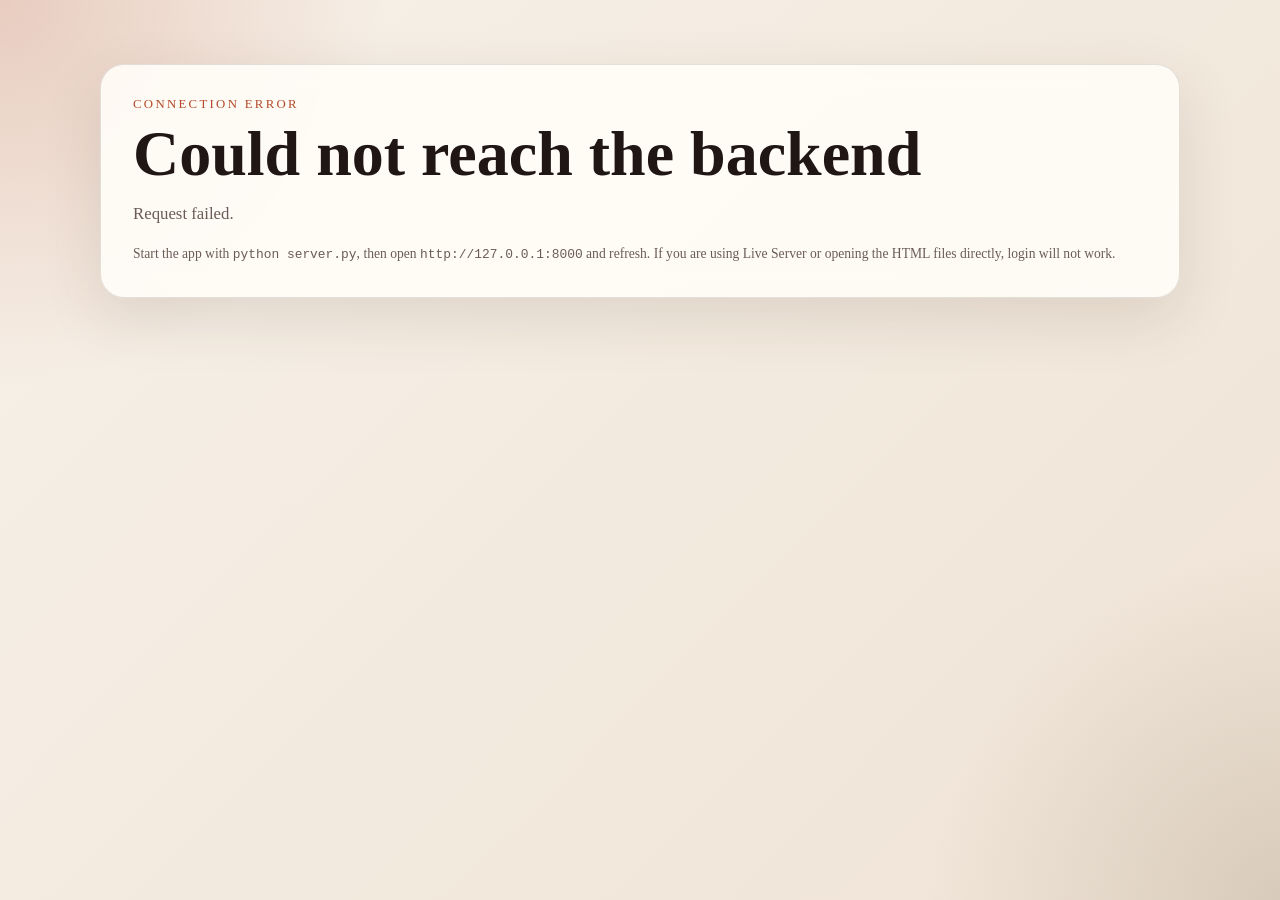
==== commit 0e2c609c: "v1.02 changed from browser-only to server backed app using python and sqlite in server.py  front end" ====
--- a/admin.html
+++ b/admin.html
@@ -24,7 +24,7 @@
         </div>
         <button id="logout-button" class="secondary">Logout</button>
       </div>
-      <p class="lead">Only admins can stay on this page. Regular users are redirected away.</p>
+      <p class="lead">Only admins can stay on this page. Leave moderation notes when approving, revising, or rejecting so members know what to do next.</p>
       <div class="card-grid">
         <article class="stat-card">
           <h2>Account Type</h2>
@@ -79,6 +79,6 @@
     </section>
   </main>
 
-  <script src="app.js"></script>
+  <script src="client.js"></script>
 </body>
 </html>
--- a/style.css
+++ b/style.css
@@ -291,6 +291,10 @@
   box-sizing: border-box;
 }
 
+[hidden] {
+  display: none !important;
+}
+
 body {
   margin: 0;
   min-height: 100vh;
@@ -1069,6 +1073,103 @@
   display: flex;
   align-items: center;
   gap: 0.75rem;
+}
+
+.header-profile {
+  display: flex;
+  align-items: center;
+  gap: 0.75rem;
+  padding: 0.4rem 0.7rem 0.4rem 0.45rem;
+  border-radius: 999px;
+  border: 1px solid var(--line);
+  background: var(--surface-soft);
+  min-width: 0;
+}
+
+.header-profile-copy {
+  display: grid;
+  min-width: 0;
+}
+
+.header-profile-copy strong,
+.header-profile-copy span {
+  max-width: 12rem;
+  overflow: hidden;
+  text-overflow: ellipsis;
+  white-space: nowrap;
+}
+
+.header-profile-copy strong {
+  font-size: 0.94rem;
+}
+
+.header-profile-copy span {
+  color: var(--muted);
+  font-size: 0.78rem;
+}
+
+.header-avatar,
+.profile-avatar-shell {
+  width: 2.7rem;
+  height: 2.7rem;
+  flex-shrink: 0;
+  border-radius: 999px;
+  display: inline-flex;
+  align-items: center;
+  justify-content: center;
+  overflow: hidden;
+  background: var(--hero-avatar-bg);
+  color: var(--hero-avatar-color);
+  border: 3px solid var(--hero-avatar-ring);
+  box-shadow: var(--hero-avatar-shadow);
+  font-weight: 700;
+}
+
+.header-avatar img,
+.profile-avatar-shell img {
+  width: 100%;
+  height: 100%;
+  object-fit: cover;
+}
+
+.account-avatar-summary,
+.profile-picture-preview {
+  margin-top: 0.9rem;
+}
+
+.profile-picture-preview[hidden] {
+  display: none !important;
+}
+
+.profile-avatar-card {
+  display: flex;
+  align-items: center;
+  gap: 0.9rem;
+  padding: 0.85rem 0.95rem;
+  border-radius: 16px;
+  border: 1px solid var(--line);
+  background: var(--surface-soft);
+}
+
+.profile-avatar-meta {
+  display: grid;
+  gap: 0.2rem;
+  min-width: 0;
+}
+
+.profile-avatar-meta strong {
+  font-size: 0.95rem;
+}
+
+.profile-avatar-meta span {
+  color: var(--muted);
+  font-size: 0.82rem;
+}
+
+.top-divider {
+  margin-top: 1.25rem;
+  padding-top: 1.25rem;
+  border-top: 1px solid var(--line);
 }
 
 .compact-user-header {
@@ -1633,6 +1734,16 @@
     flex: 1;
   }
 
+  .header-profile {
+    width: 100%;
+    justify-content: center;
+  }
+
+  .header-profile-copy strong,
+  .header-profile-copy span {
+    max-width: none;
+  }
+
   .guest-login-prompt {
     flex-direction: column;
     align-items: stretch;
